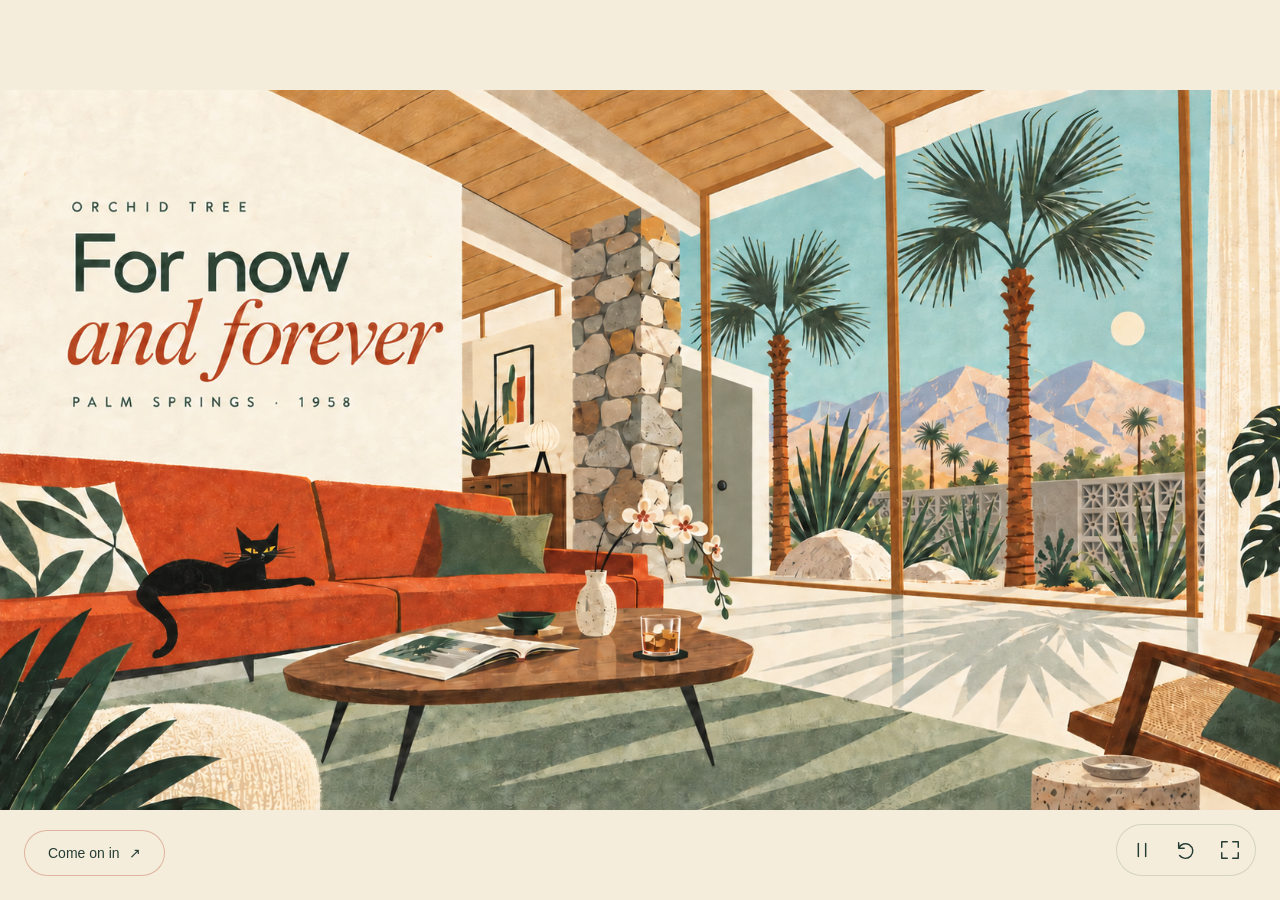
==== motion-intro/index.html @ 86d19314 "Publish motion intro at /motion-intro/ with root entry gate and enter-bypass Co-Authored-By: Claude " ====
<!doctype html><html lang="en"><head><meta charset="utf-8"><meta name="viewport" content="width=device-width,initial-scale=1"><meta name="theme-color" content="#f4eddb"><title>Orchid Tree · Come on in</title><link rel="stylesheet" href="experience.css?v=simple"></head><body>
<main id="experience"><canvas id="scene" aria-label="An illustrated Orchid Tree living room turns a page into its next chapter"></canvas><img id="fallback" src="assets/modern-clean-pool.png" alt="Orchid Tree's imagined modern living room" hidden><div id="loading">ORCHID TREE<span>Opening the next chapter…</span></div><button id="door" aria-label="Come on in: enter the Orchid Tree website"><span>Come on in <b>↗</b></span></button><div id="arrival" aria-hidden="true"><small>ORCHID TREE</small><p>For now<br><em>and forever</em></p></div><div id="controls" role="group" aria-label="Animation controls"><button id="pause" aria-label="Pause animation" title="Pause animation"></button><button id="replay" aria-label="Replay animation" title="Replay animation"><svg viewBox="0 0 24 24" aria-hidden="true"><path d="M4 10a8 8 0 1 1 1 8M4 4v6h6"/></svg></button><button id="full" aria-label="Enter fullscreen" title="Enter fullscreen"></button></div><p id="error" hidden></p></main><script src="experience.js?v=enter-bypass"></script></body></html>
---- motion-intro/experience.css ----
*{box-sizing:border-box}html,body{width:100%;height:100%;margin:0;overflow:hidden;background:#f4eddb;color:#263d36;font:14px Arial,Helvetica,sans-serif}main{position:fixed;inset:0;isolation:isolate;background:#f4eddb}main:fullscreen{width:100vw;height:100vh}canvas,#fallback{position:absolute;inset:0;width:100%;height:100%;object-fit:contain}button{font:inherit;color:inherit;cursor:pointer;-webkit-tap-highlight-color:transparent}button:focus-visible{outline:3px solid #b44129;outline-offset:5px}#loading{position:absolute;inset:0;display:flex;flex-direction:column;align-items:center;justify-content:center;background:#f4eddb;letter-spacing:.26em;z-index:10}#loading span{margin-top:18px;font:italic 20px Georgia;letter-spacing:0}#door{position:absolute;left:max(24px,env(safe-area-inset-left));bottom:max(24px,env(safe-area-inset-bottom));border:1px solid #b4412955;border-radius:28px;padding:14px 23px;background:#f4eddbed;backdrop-filter:blur(10px);z-index:4}#door:hover{background:#fff}#door b{font-weight:400;margin-left:6px}#controls{position:absolute;right:max(24px,env(safe-area-inset-right));bottom:max(24px,env(safe-area-inset-bottom));display:flex;padding:3px;border:1px solid #263d3626;border-radius:28px;background:#f4eddbed;backdrop-filter:blur(10px);z-index:4}#controls button{width:44px;height:44px;display:grid;place-items:center;border:0;border-radius:50%;padding:11px;background:transparent}#controls button:hover{background:#fff}#controls button[hidden]{display:none}svg{width:22px;height:22px;fill:none;stroke:currentColor;stroke-width:1.6;stroke-linecap:round;stroke-linejoin:round}#arrival{position:absolute;inset:0;display:flex;justify-content:center;flex-direction:column;padding-left:8%;background:#f4eddb;pointer-events:none;opacity:0;z-index:6}#arrival small{font-size:12px;letter-spacing:.3em}#arrival p{font-size:clamp(55px,9vw,135px);letter-spacing:-.055em;line-height:1;margin:32px 0}#arrival em{font-family:Georgia,serif;color:#b44129}#error{position:absolute;bottom:90px;left:24px;background:#f4eddb;padding:14px;max-width:450px;z-index:5}body.entering #controls,body.entering #door{visibility:hidden}@media(max-width:650px){#door{left:16px;bottom:max(16px,env(safe-area-inset-bottom));padding:14px 17px;font-size:13px}#controls{right:16px;bottom:max(16px,env(safe-area-inset-bottom))}#arrival p{font-size:58px}}@media(prefers-reduced-motion:reduce){*{transition:none!important}}
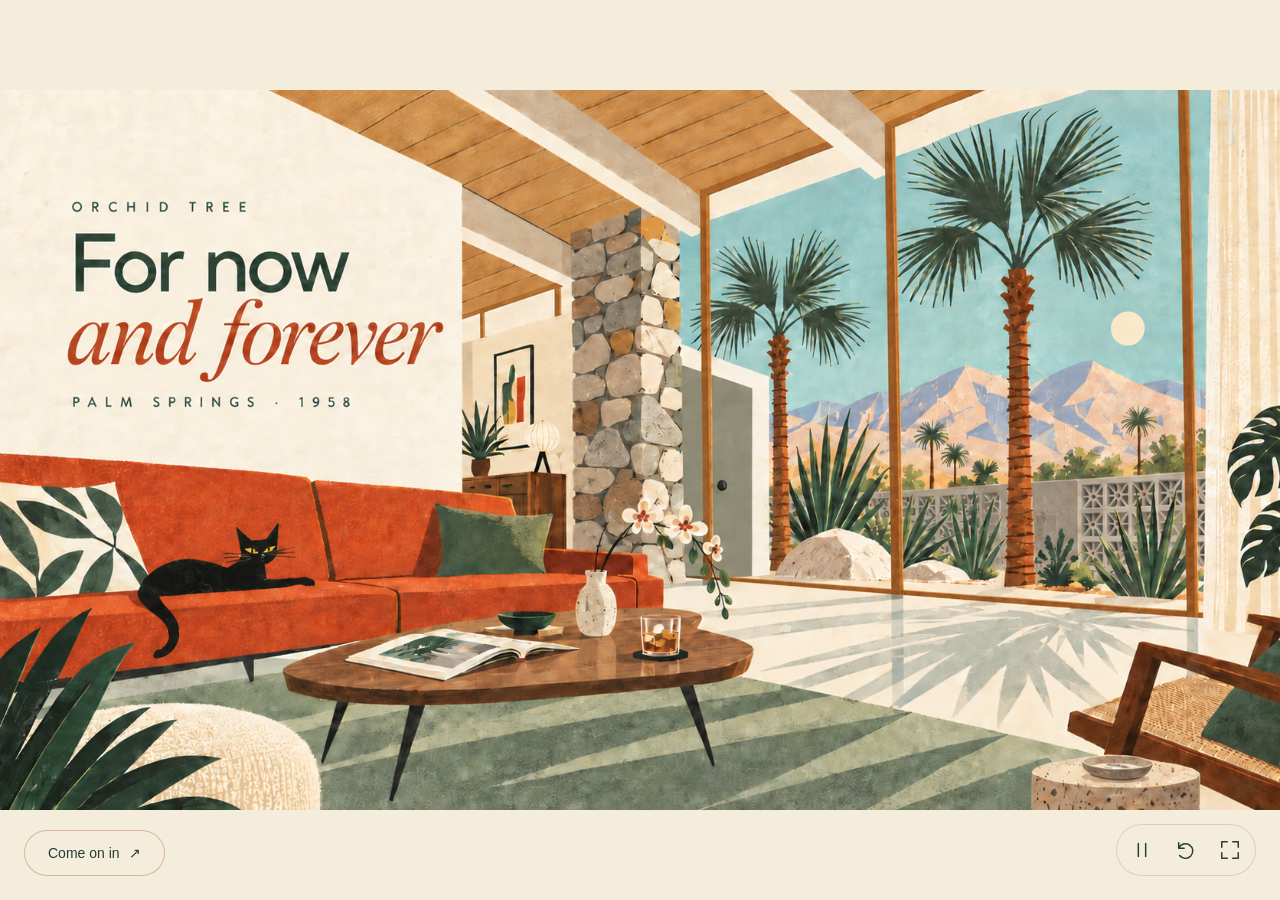
==== commit 7526ad44: "Arrival: site zooms out of the doorway, cream colour match Co-Authored-By: Claude Fable 5.1 <noreply" ====
--- a/motion-intro/index.html
+++ b/motion-intro/index.html
@@ -1,2 +1,2 @@
 <!doctype html><html lang="en"><head><meta charset="utf-8"><meta name="viewport" content="width=device-width,initial-scale=1"><meta name="theme-color" content="#f4eddb"><title>Orchid Tree · Come on in</title><link rel="stylesheet" href="experience.css?v=simple"></head><body>
-<main id="experience"><canvas id="scene" aria-label="An illustrated Orchid Tree living room turns a page into its next chapter"></canvas><img id="fallback" src="assets/modern-clean-pool.png" alt="Orchid Tree's imagined modern living room" hidden><div id="loading">ORCHID TREE<span>Opening the next chapter…</span></div><button id="door" aria-label="Come on in: enter the Orchid Tree website"><span>Come on in <b>↗</b></span></button><div id="arrival" aria-hidden="true"><small>ORCHID TREE</small><p>For now<br><em>and forever</em></p></div><div id="controls" role="group" aria-label="Animation controls"><button id="pause" aria-label="Pause animation" title="Pause animation"></button><button id="replay" aria-label="Replay animation" title="Replay animation"><svg viewBox="0 0 24 24" aria-hidden="true"><path d="M4 10a8 8 0 1 1 1 8M4 4v6h6"/></svg></button><button id="full" aria-label="Enter fullscreen" title="Enter fullscreen"></button></div><p id="error" hidden></p></main><script src="experience.js?v=enter-bypass"></script></body></html>
+<main id="experience"><canvas id="scene" aria-label="An illustrated Orchid Tree living room turns a page into its next chapter"></canvas><img id="fallback" src="assets/modern-clean-pool.png" alt="Orchid Tree's imagined modern living room" hidden><div id="loading">ORCHID TREE<span>Opening the next chapter…</span></div><button id="door" aria-label="Come on in: enter the Orchid Tree website"><span>Come on in <b>↗</b></span></button><div id="arrival" aria-hidden="true" style="background:#f6efdd"></div><div id="controls" role="group" aria-label="Animation controls"><button id="pause" aria-label="Pause animation" title="Pause animation"></button><button id="replay" aria-label="Replay animation" title="Replay animation"><svg viewBox="0 0 24 24" aria-hidden="true"><path d="M4 10a8 8 0 1 1 1 8M4 4v6h6"/></svg></button><button id="full" aria-label="Enter fullscreen" title="Enter fullscreen"></button></div><p id="error" hidden></p></main><script src="experience.js?v=door-fade-3"></script></body></html>
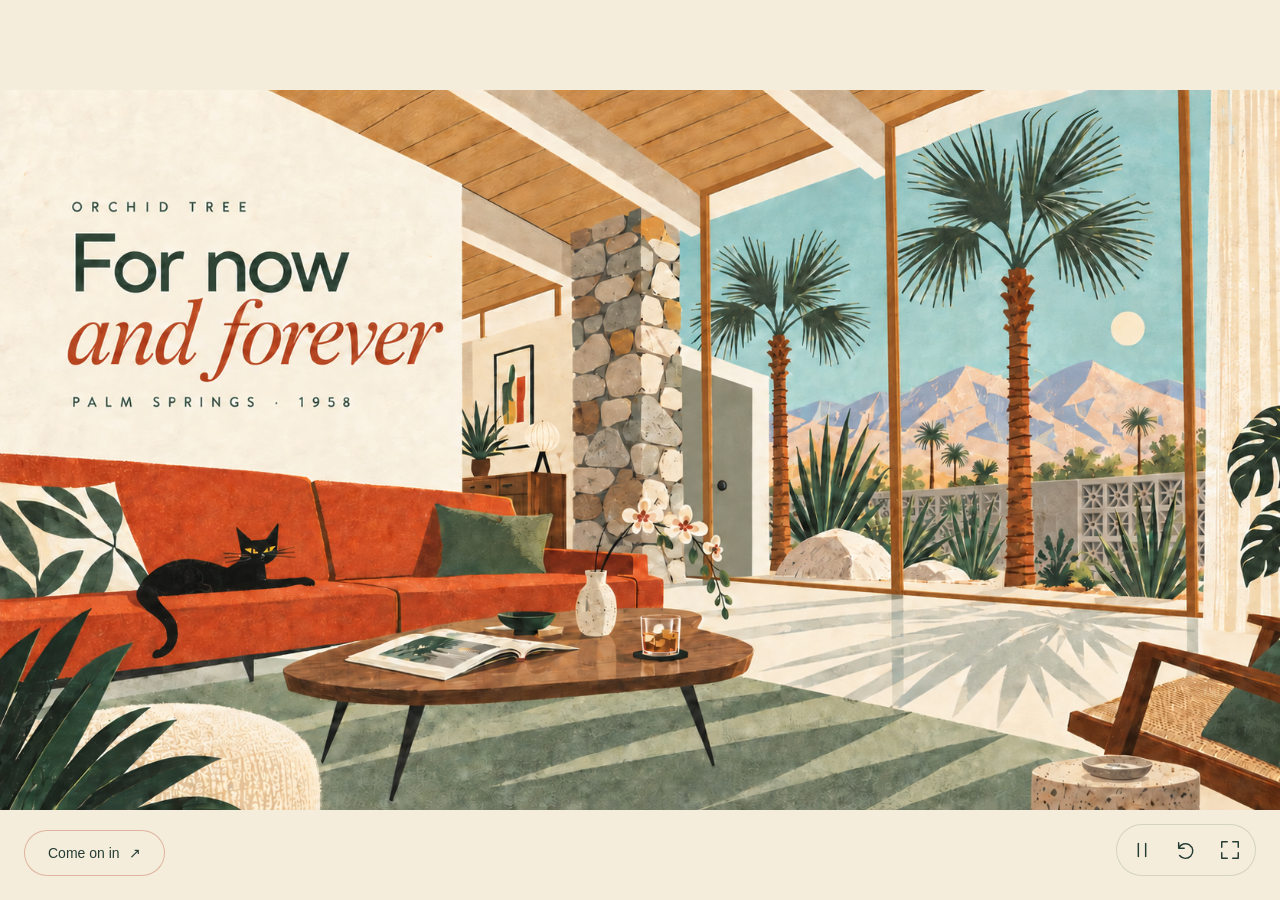
==== commit a3643f99: "Intro: Come on in always goes through the door Co-Authored-By: Claude Sonnet 5 <noreply@anthropic.co" ====
--- a/motion-intro/index.html
+++ b/motion-intro/index.html
@@ -1,2 +1,2 @@
 <!doctype html><html lang="en"><head><meta charset="utf-8"><meta name="viewport" content="width=device-width,initial-scale=1"><meta name="theme-color" content="#f4eddb"><title>Orchid Tree · Come on in</title><link rel="stylesheet" href="experience.css?v=simple"></head><body>
-<main id="experience"><canvas id="scene" aria-label="An illustrated Orchid Tree living room turns a page into its next chapter"></canvas><img id="fallback" src="assets/modern-clean-pool.png" alt="Orchid Tree's imagined modern living room" hidden><div id="loading">ORCHID TREE<span>Opening the next chapter…</span></div><button id="door" aria-label="Come on in: enter the Orchid Tree website"><span>Come on in <b>↗</b></span></button><div id="arrival" aria-hidden="true" style="background:#f6efdd"></div><div id="controls" role="group" aria-label="Animation controls"><button id="pause" aria-label="Pause animation" title="Pause animation"></button><button id="replay" aria-label="Replay animation" title="Replay animation"><svg viewBox="0 0 24 24" aria-hidden="true"><path d="M4 10a8 8 0 1 1 1 8M4 4v6h6"/></svg></button><button id="full" aria-label="Enter fullscreen" title="Enter fullscreen"></button></div><p id="error" hidden></p></main><script src="experience.js?v=door-fade-3"></script></body></html>
+<main id="experience"><canvas id="scene" aria-label="An illustrated Orchid Tree living room turns a page into its next chapter"></canvas><img id="fallback" src="assets/modern-clean-pool.png" alt="Orchid Tree's imagined modern living room" hidden><div id="loading">ORCHID TREE<span>Opening the next chapter…</span></div><button id="door" aria-label="Come on in: enter the Orchid Tree website"><span>Come on in <b>↗</b></span></button><div id="arrival" aria-hidden="true" style="background:#f6efdd"></div><div id="controls" role="group" aria-label="Animation controls"><button id="pause" aria-label="Pause animation" title="Pause animation"></button><button id="replay" aria-label="Replay animation" title="Replay animation"><svg viewBox="0 0 24 24" aria-hidden="true"><path d="M4 10a8 8 0 1 1 1 8M4 4v6h6"/></svg></button><button id="full" aria-label="Enter fullscreen" title="Enter fullscreen"></button></div><p id="error" hidden></p></main><script src="experience.js?v=door-always-4"></script></body></html>
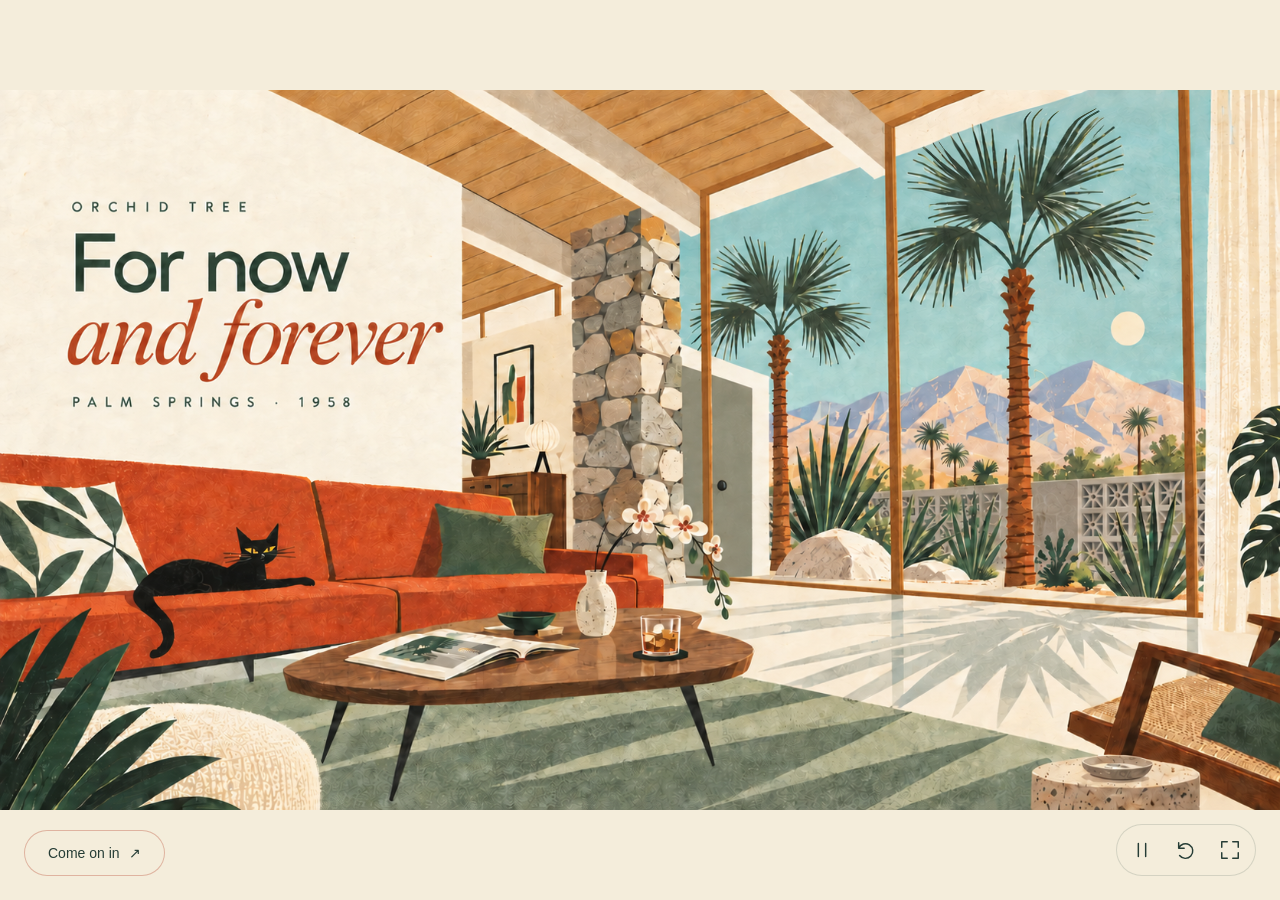
==== commit 2a81f6c9: "Intro page: add the site favicon Co-Authored-By: Claude Sonnet 5 <noreply@anthropic.com>" ====
--- a/motion-intro/index.html
+++ b/motion-intro/index.html
@@ -1,2 +1,2 @@
-<!doctype html><html lang="en"><head><meta charset="utf-8"><meta name="viewport" content="width=device-width,initial-scale=1"><meta name="theme-color" content="#f4eddb"><title>Orchid Tree · Come on in</title><link rel="stylesheet" href="experience.css?v=simple"></head><body>
+<!doctype html><html lang="en"><head><meta charset="utf-8"><meta name="viewport" content="width=device-width,initial-scale=1"><meta name="theme-color" content="#f4eddb"><title>Orchid Tree · Come on in</title><link rel="icon" href="data:image/svg+xml,%3Csvg xmlns='http://www.w3.org/2000/svg' viewBox='0 0 64 64'%3E%3Crect width='64' height='64' rx='13' fill='%23263d36'/%3E%3Cg transform='translate(5.8 4.6) scale(.82)' fill='none' stroke='%23f4eddb' stroke-width='2.8' stroke-linecap='round' stroke-linejoin='round'%3E%3Cpath d='M14 41.5V13M50 47.5V23M4 46L22 38L36.5 44.5M20 52L40 43L60 52M9 44.5V60M26 50V60M54 50V60M4 60H60'/%3E%3Cpath stroke-width='2' transform='translate(14 12)' d='M0 0L9 0M0 0L7.8 4.5M0 0L-7.8 4.5M0 0L-9 0M0 0L-7.8 -4.5M0 0L-4.5 -7.8M0 0L0 -9M0 0L4.5 -7.8M0 0L7.8 -4.5'/%3E%3Cpath stroke-width='2' transform='translate(50 21)' d='M0 0L10.5 0M0 0L9.1 5.3M0 0L-9.1 5.3M0 0L-10.5 0M0 0L-9.1 -5.3M0 0L-5.3 -9.1M0 0L0 -10.5M0 0L5.3 -9.1M0 0L9.1 -5.3'/%3E%3Cg fill='%23f4eddb' stroke='none'%3E%3Cpath transform='translate(14 12)' d='M-3.4 1C-4.6 8 -2.8 10 0 11.3C2.8 10 4.6 8 3.4 1Z'/%3E%3Cpath transform='translate(50 21)' d='M-3.4 1C-4.6 8 -2.8 12 0 13.1C2.8 12 4.6 8 3.4 1Z'/%3E%3C/g%3E%3C/g%3E%3C/svg%3E"><link rel="stylesheet" href="experience.css?v=simple"></head><body>
 <main id="experience"><canvas id="scene" aria-label="An illustrated Orchid Tree living room turns a page into its next chapter"></canvas><img id="fallback" src="assets/modern-clean-pool.png" alt="Orchid Tree's imagined modern living room" hidden><div id="loading">ORCHID TREE<span>Opening the next chapter…</span></div><button id="door" aria-label="Come on in: enter the Orchid Tree website"><span>Come on in <b>↗</b></span></button><div id="arrival" aria-hidden="true" style="background:#f6efdd"></div><div id="controls" role="group" aria-label="Animation controls"><button id="pause" aria-label="Pause animation" title="Pause animation"></button><button id="replay" aria-label="Replay animation" title="Replay animation"><svg viewBox="0 0 24 24" aria-hidden="true"><path d="M4 10a8 8 0 1 1 1 8M4 4v6h6"/></svg></button><button id="full" aria-label="Enter fullscreen" title="Enter fullscreen"></button></div><p id="error" hidden></p></main><script src="experience.js?v=door-always-4"></script></body></html>
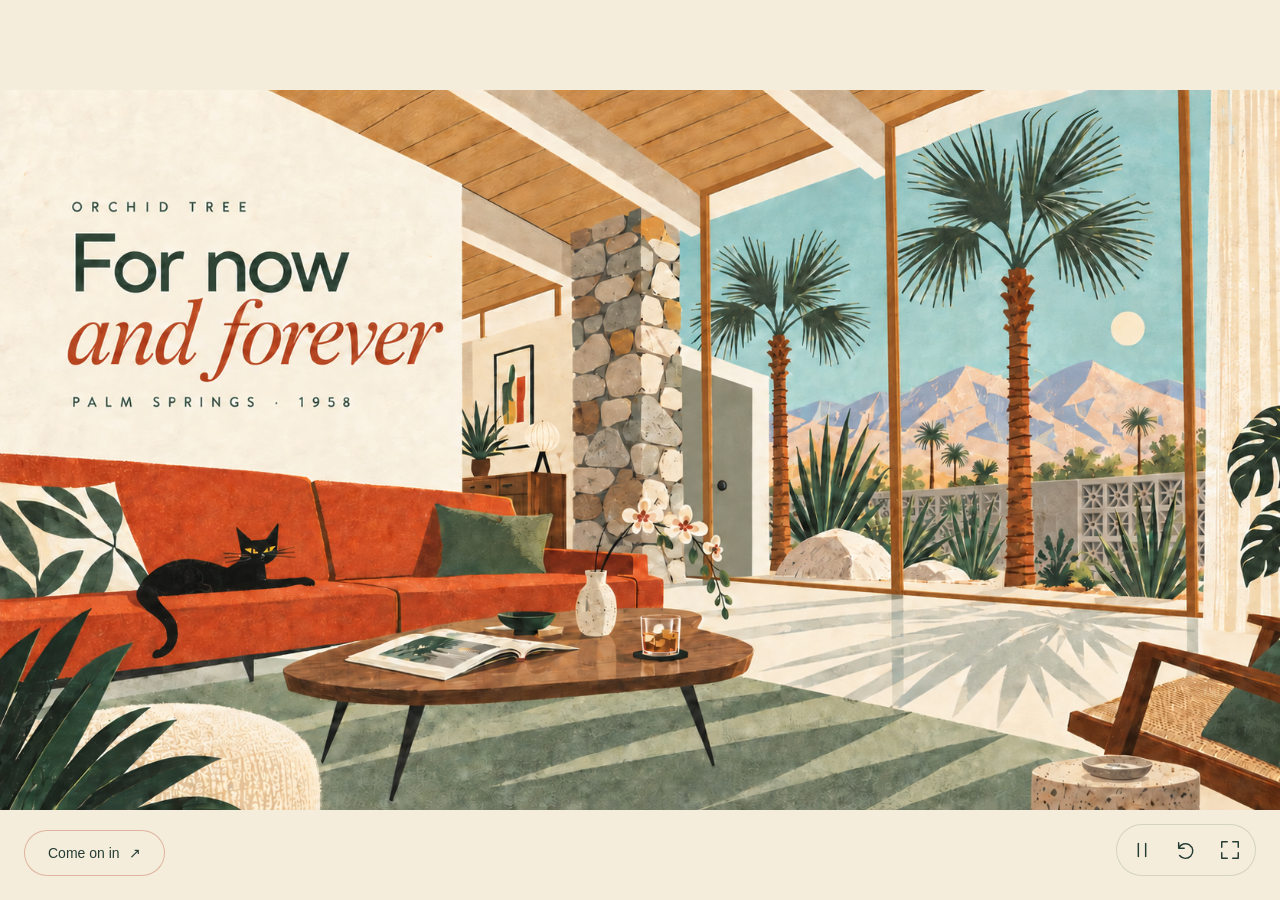
==== commit 1fcfed71: "Intro: title dissolves into the wall when the door entrance begins Co-Authored-By: Claude Sonnet 5 <" ====
--- a/motion-intro/index.html
+++ b/motion-intro/index.html
@@ -1,2 +1,2 @@
 <!doctype html><html lang="en"><head><meta charset="utf-8"><meta name="viewport" content="width=device-width,initial-scale=1"><meta name="theme-color" content="#f4eddb"><title>Orchid Tree · Come on in</title><link rel="icon" href="data:image/svg+xml,%3Csvg xmlns='http://www.w3.org/2000/svg' viewBox='0 0 64 64'%3E%3Crect width='64' height='64' rx='13' fill='%23263d36'/%3E%3Cg transform='translate(5.8 4.6) scale(.82)' fill='none' stroke='%23f4eddb' stroke-width='2.8' stroke-linecap='round' stroke-linejoin='round'%3E%3Cpath d='M14 41.5V13M50 47.5V23M4 46L22 38L36.5 44.5M20 52L40 43L60 52M9 44.5V60M26 50V60M54 50V60M4 60H60'/%3E%3Cpath stroke-width='2' transform='translate(14 12)' d='M0 0L9 0M0 0L7.8 4.5M0 0L-7.8 4.5M0 0L-9 0M0 0L-7.8 -4.5M0 0L-4.5 -7.8M0 0L0 -9M0 0L4.5 -7.8M0 0L7.8 -4.5'/%3E%3Cpath stroke-width='2' transform='translate(50 21)' d='M0 0L10.5 0M0 0L9.1 5.3M0 0L-9.1 5.3M0 0L-10.5 0M0 0L-9.1 -5.3M0 0L-5.3 -9.1M0 0L0 -10.5M0 0L5.3 -9.1M0 0L9.1 -5.3'/%3E%3Cg fill='%23f4eddb' stroke='none'%3E%3Cpath transform='translate(14 12)' d='M-3.4 1C-4.6 8 -2.8 10 0 11.3C2.8 10 4.6 8 3.4 1Z'/%3E%3Cpath transform='translate(50 21)' d='M-3.4 1C-4.6 8 -2.8 12 0 13.1C2.8 12 4.6 8 3.4 1Z'/%3E%3C/g%3E%3C/g%3E%3C/svg%3E"><link rel="stylesheet" href="experience.css?v=simple"></head><body>
-<main id="experience"><canvas id="scene" aria-label="An illustrated Orchid Tree living room turns a page into its next chapter"></canvas><img id="fallback" src="assets/modern-clean-pool.png" alt="Orchid Tree's imagined modern living room" hidden><div id="loading">ORCHID TREE<span>Opening the next chapter…</span></div><button id="door" aria-label="Come on in: enter the Orchid Tree website"><span>Come on in <b>↗</b></span></button><div id="arrival" aria-hidden="true" style="background:#f6efdd"></div><div id="controls" role="group" aria-label="Animation controls"><button id="pause" aria-label="Pause animation" title="Pause animation"></button><button id="replay" aria-label="Replay animation" title="Replay animation"><svg viewBox="0 0 24 24" aria-hidden="true"><path d="M4 10a8 8 0 1 1 1 8M4 4v6h6"/></svg></button><button id="full" aria-label="Enter fullscreen" title="Enter fullscreen"></button></div><p id="error" hidden></p></main><script src="experience.js?v=door-always-4"></script></body></html>
+<main id="experience"><canvas id="scene" aria-label="An illustrated Orchid Tree living room turns a page into its next chapter"></canvas><img id="fallback" src="assets/modern-clean-pool.png" alt="Orchid Tree's imagined modern living room" hidden><div id="loading">ORCHID TREE<span>Opening the next chapter…</span></div><button id="door" aria-label="Come on in: enter the Orchid Tree website"><span>Come on in <b>↗</b></span></button><div id="arrival" aria-hidden="true" style="background:#f6efdd"></div><div id="controls" role="group" aria-label="Animation controls"><button id="pause" aria-label="Pause animation" title="Pause animation"></button><button id="replay" aria-label="Replay animation" title="Replay animation"><svg viewBox="0 0 24 24" aria-hidden="true"><path d="M4 10a8 8 0 1 1 1 8M4 4v6h6"/></svg></button><button id="full" aria-label="Enter fullscreen" title="Enter fullscreen"></button></div><p id="error" hidden></p></main><script src="experience.js?v=title-fade-5"></script></body></html>
